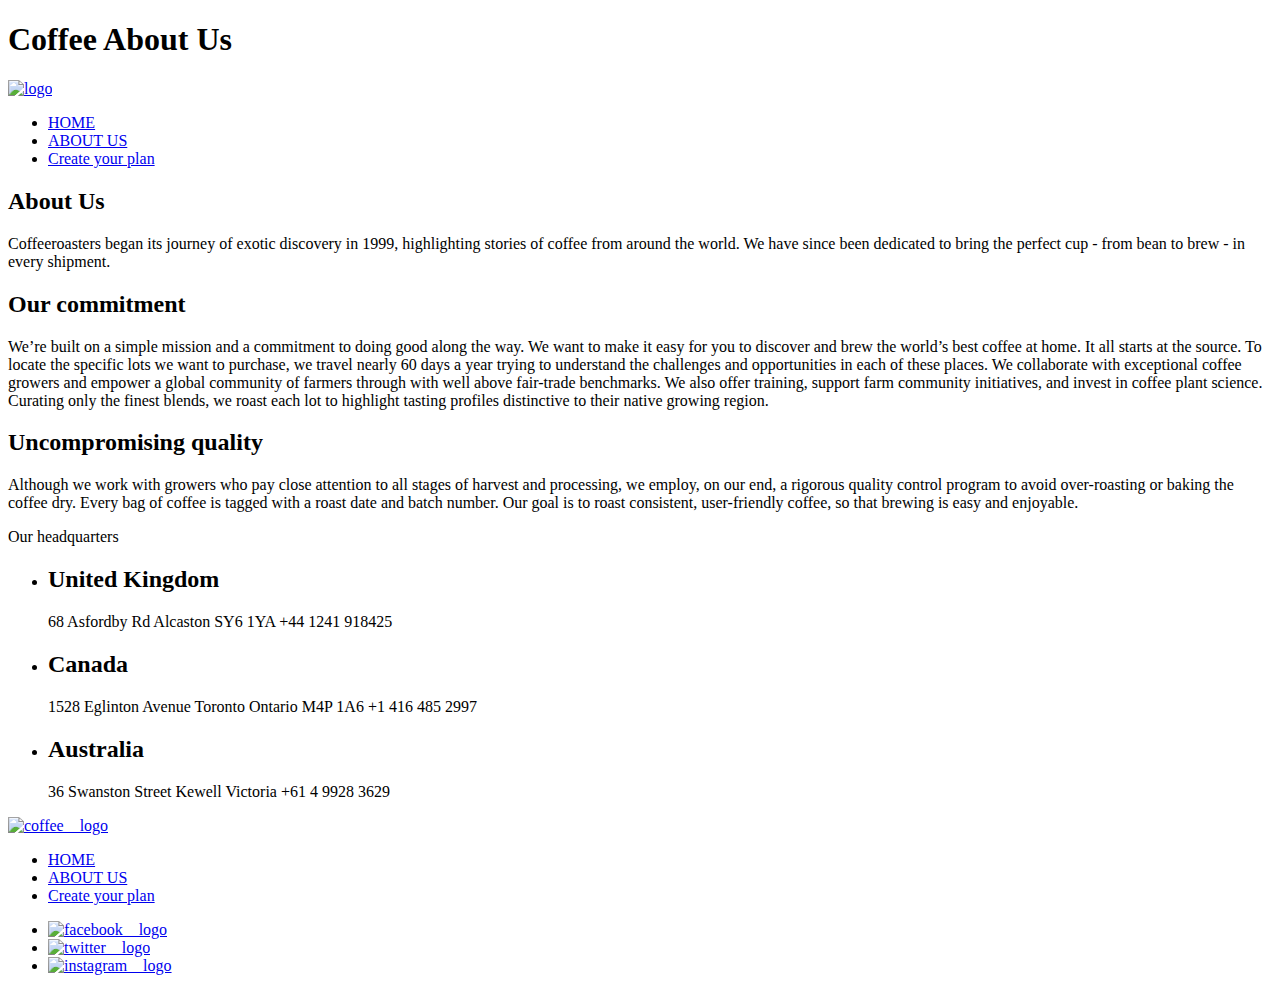
==== about__us.html @ 31824598 "Added about.html & index.htm pages" ====
<!DOCTYPE html>
<html lang="en">
<head>
  <meta charset="UTF-8">
  <meta http-equiv="X-UA-Compatible" content="IE=edge">
  <meta name="viewport" content="width=device-width, initial-scale=1.0">
  <link rel="stylesheet" href="./css/normalize.css">
  <!-- <link rel="stylesheet" href="./css/styles.css"> -->
  <link rel="stylesheet" href="./css/min__styles.css">
  <title>Coffee</title>
</head>
<body>
  <h1 class="visually-hidden">Coffee About Us</h1>
  <header class="header">
    <div class="container">
      <div class="header__container">
        <a class="header__link" href="#"><img class="header__link-logo" src="./images/coffee__logo.svg" alt="logo" width="236" height="26"></a>

        <nav class="header__nav">
          <ul class="header__list">
            <li class="header__item">
              <a class="header__item-link" href="./index.html">HOME</a>
            </li>

            <li class="header__item">
              <a class="header__item-link header__item-active" href="./about__us.html">ABOUT US</a>
            </li>

            <li class="header__item">
              <a class="header__item-link" href="#">Create your plan</a>
            </li>
          </ul>
        </nav>
      </div>
    </div>
  </header>

  <main class="main">
    <section class="about-hero">
      <div class="container">
        <div class="about-hero__container">
          <div class="about-hero__left">
            <h2 class="about-hero__heading">About Us</h2>

            <p class="about-hero__text">Coffeeroasters began its journey of exotic discovery in 1999, highlighting stories of coffee from around the world. We have since been dedicated to bring the perfect cup - from bean to brew - in every shipment.</p>
          </div>
        </div>
      </div>
    </section>

    <section class="commitment">
      <div class="container commitment__inner-container">
        <div class="commitment__container">
          <div class="commitment__right">
            <h2 class="commitment__right-heading">
              Our commitment
            </h2>

            <p class="commitment__right-text">We’re built on a simple mission and a commitment to doing good along the way. We want to make it easy for you to discover and brew the world’s best coffee at home. It all starts at the source. To locate the specific lots we want to purchase, we travel nearly 60 days a year trying to understand the challenges and opportunities in each of these places. We collaborate with exceptional coffee growers and empower a global community of farmers through with well above fair-trade benchmarks. We also offer training, support farm community initiatives, and invest in coffee plant science. Curating only the finest blends, we roast each lot to highlight tasting profiles distinctive to their native growing region.</p>
          </div>
        </div>
      </div>
    </section>

    <section class="quality">
      <div class="container">
        <div class="quality__container">
          <div class="quality__left">
            <h2 class="quality__left-heading">Uncompromising quality</h2>

            <p class="quality__left-text">Although we work with growers who pay close attention to all stages of harvest and processing, we employ, on our end, a rigorous quality control program to avoid over-roasting or baking the coffee dry. Every bag of coffee is tagged with a roast date and batch number. Our goal is to roast consistent, user-friendly coffee, so that brewing is easy and enjoyable.</p>
          </div>

          <div class="quality__right"></div>
        </div>
      </div>
    </section>

    <section class="headquarters">
      <div class="container headquarters__inner-container">
        <div class="headquarters__container">
          <p class="headquarters__text">Our headquarters</p>

          <ul class="headquarters__list">
            <li class="headquarters__item headquarters__inner-item">
              <h2 class="headquarters__item-heading">United Kingdom</h2>

              <p class="headquarters__item-text">68  Asfordby Rd Alcaston SY6 1YA +44 1241 918425</p>
            </li>

            <li class="headquarters__item headquarters__inner-item2">
              <h2 class="headquarters__item-heading">Canada</h2>

              <p class="headquarters__item-text">1528  Eglinton Avenue Toronto Ontario M4P 1A6 +1 416 485 2997</p>
            </li>

            <li class="headquarters__item headquarters__inner-item3">
              <h2 class="headquarters__item-heading">Australia</h2>

              <p class="headquarters__item-text">36 Swanston Street Kewell Victoria +61 4 9928 3629</p>
            </li>
          </ul>
        </div>
      </div>
    </section>
  </main>

  <footer class="footer">
    <div class="container">
      <div class="footer__container">
        <div class="footer__left">
          <a class="footer__link" href="#">
            <img class="footer__link-logo" src="./images/footer__coffee__logo.svg" alt="coffee__logo" width="236" height="26">
          </a>
        </div>

        <nav class="footer__nav">
          <ul class="footer__list">
            <li class="footer__item">
              <a class="footer__item-link" href="#">HOME</a>
            </li>

            <li class="footer__item">
              <a class="footer__item-link" href="#">ABOUT US</a>
            </li>

            <li class="footer__item">
              <a class="footer__item-link footer__item-active" href="#">Create your plan</a>
            </li>
          </ul>
        </nav>

        <ul class="footer__smm-list">
          <li class="footer__smm-item">
            <a class="footer__smm-item-link" href="#"><img class="footer__smm-item-img" src="./images/facebook.svg" alt="facebook__logo" width="24" height="24"></a>
          </li>

          <li class="footer__smm-item">
            <a class="footer__smm-item-link" href="#"><img class="footer__smm-item-img" src="./images/twitter.svg" alt="twitter__logo" width="24" height="24"></a>
          </li>

          <li class="footer__smm-item">
            <a class="footer__smm-item-link" href="#"><img class="footer__smm-item-img" src="./images/instagram.svg" alt="instagram__logo" width="24" height="24"></a>
          </li>
        </ul>
      </div>
    </div>
  </footer>
</body>
</html>
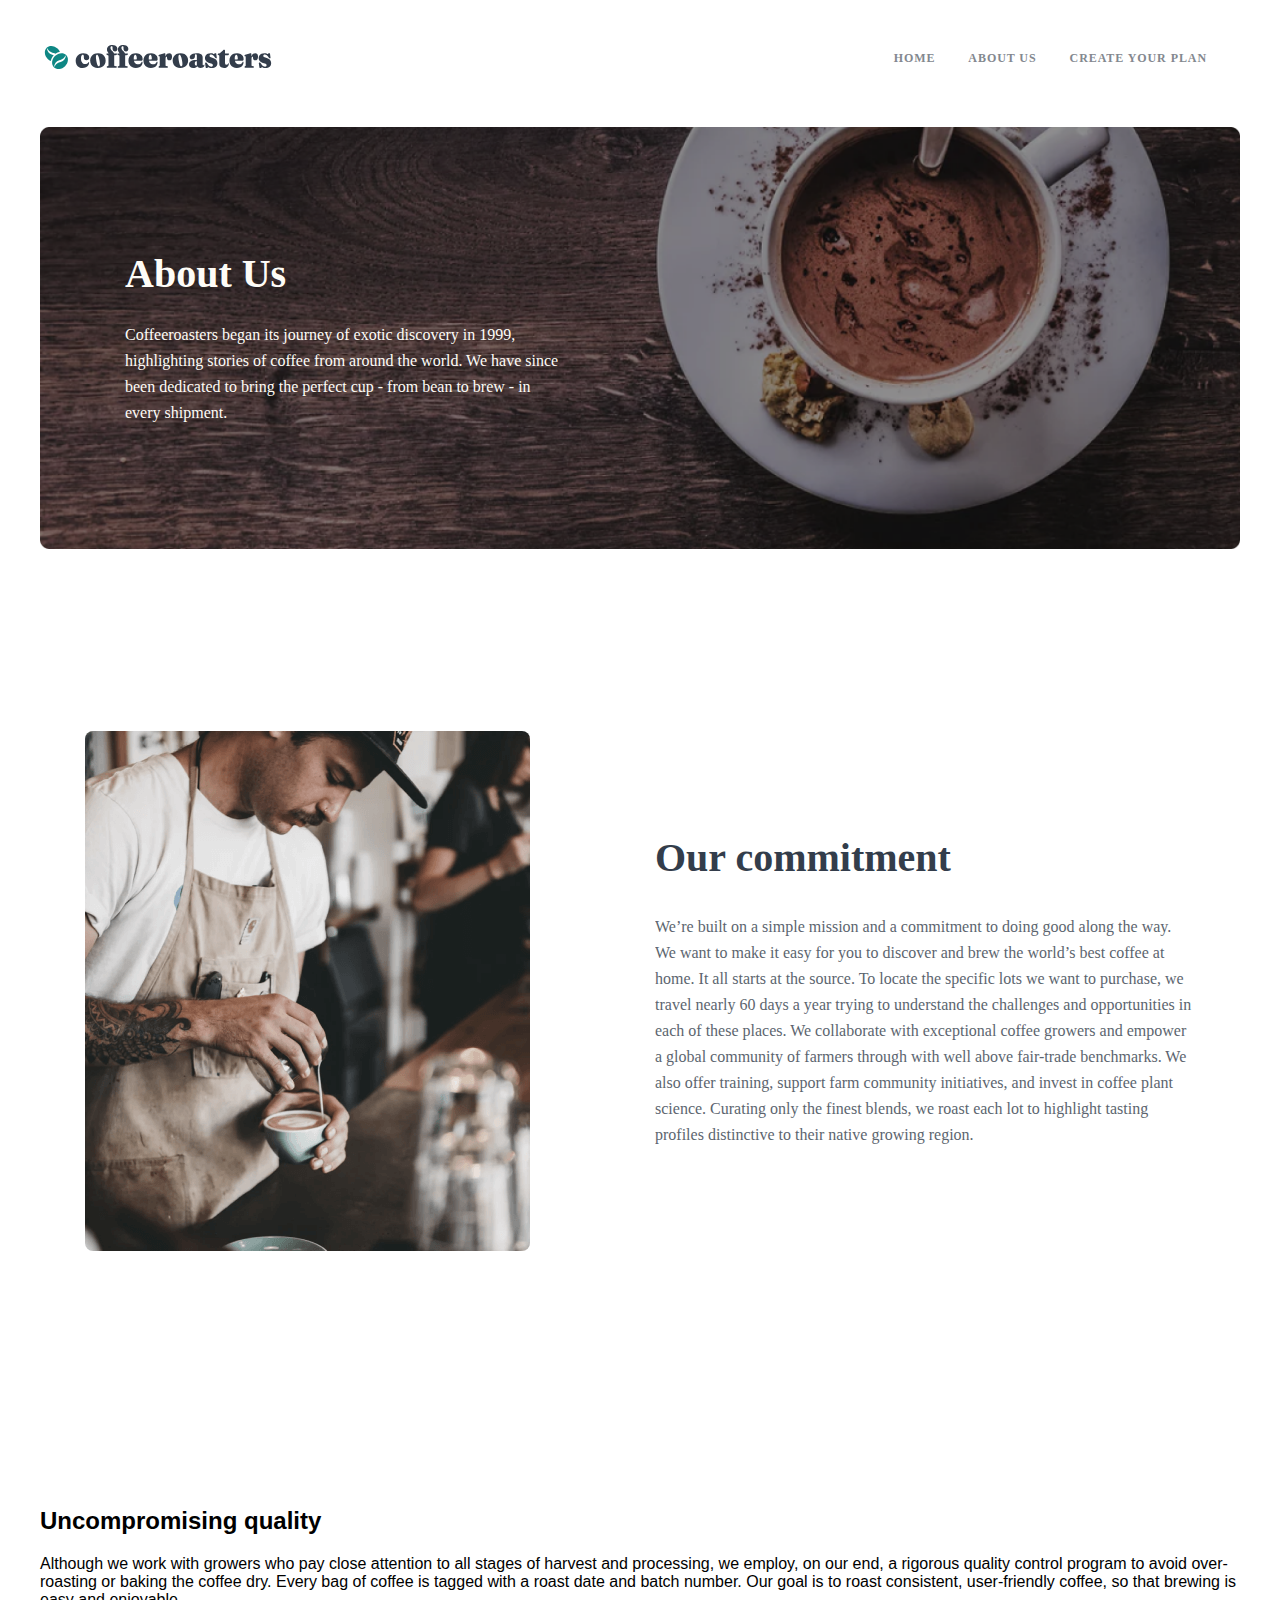
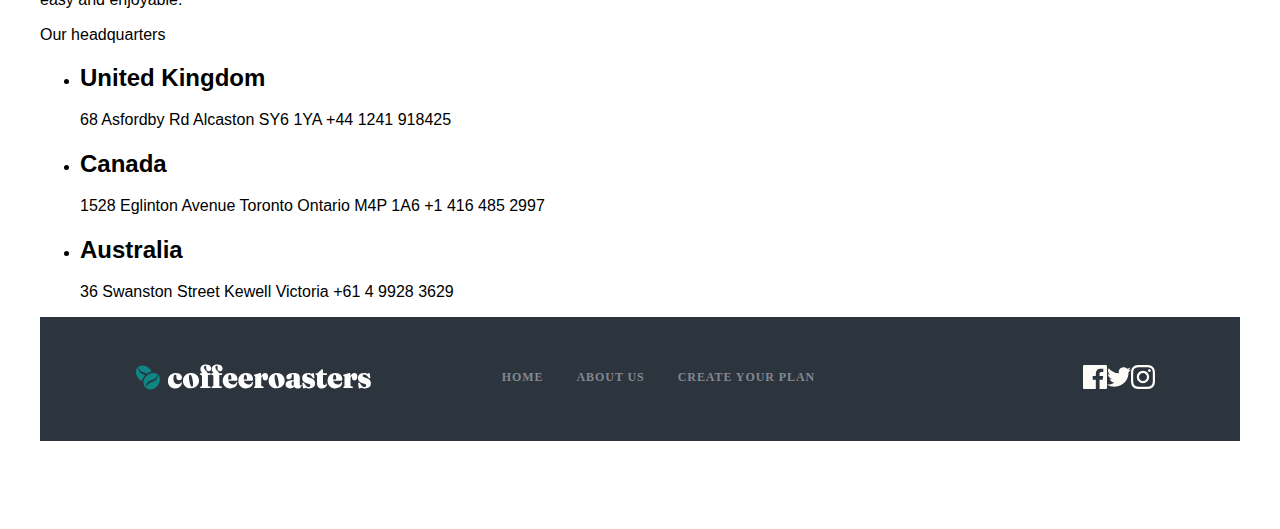
==== commit ff89abad: "End of sections about-hero & commitment" ====
--- a/about__us.html
+++ b/about__us.html
@@ -5,8 +5,7 @@
   <meta http-equiv="X-UA-Compatible" content="IE=edge">
   <meta name="viewport" content="width=device-width, initial-scale=1.0">
   <link rel="stylesheet" href="./css/normalize.css">
-  <!-- <link rel="stylesheet" href="./css/styles.css"> -->
-  <link rel="stylesheet" href="./css/min__styles.css">
+  <link rel="stylesheet" href="./css/styles.css">
   <title>Coffee</title>
 </head>
 <body>
--- a/css/styles.css
+++ b/css/styles.css
@@ -0,0 +1,1035 @@
+/*! normalize.css v8.0.1 | MIT License | github.com/necolas/normalize.css */
+/* Document
+   ========================================================================== */
+/**
+ * 1. Correct the line height in all browsers.
+ * 2. Prevent adjustments of font size after orientation changes in iOS.
+ */
+html {
+  line-height: 1.15;
+  /* 1 */
+  -webkit-text-size-adjust: 100%;
+  /* 2 */
+}
+
+/* Sections
+   ========================================================================== */
+/**
+ * Remove the margin in all browsers.
+ */
+body {
+  margin: 0;
+}
+
+/**
+ * Render the `main` element consistently in IE.
+ */
+main {
+  display: block;
+}
+
+/**
+ * Correct the font size and margin on `h1` elements within `section` and
+ * `article` contexts in Chrome, Firefox, and Safari.
+ */
+h1 {
+  font-size: 2em;
+  margin: 0.67em 0;
+}
+
+/* Grouping content
+   ========================================================================== */
+/**
+ * 1. Add the correct box sizing in Firefox.
+ * 2. Show the overflow in Edge and IE.
+ */
+hr {
+  -webkit-box-sizing: content-box;
+          box-sizing: content-box;
+  /* 1 */
+  height: 0;
+  /* 1 */
+  overflow: visible;
+  /* 2 */
+}
+
+/**
+ * 1. Correct the inheritance and scaling of font size in all browsers.
+ * 2. Correct the odd `em` font sizing in all browsers.
+ */
+pre {
+  font-family: monospace, monospace;
+  /* 1 */
+  font-size: 1em;
+  /* 2 */
+}
+
+/* Text-level semantics
+   ========================================================================== */
+/**
+ * Remove the gray background on active links in IE 10.
+ */
+a {
+  background-color: transparent;
+}
+
+/**
+ * 1. Remove the bottom border in Chrome 57-
+ * 2. Add the correct text decoration in Chrome, Edge, IE, Opera, and Safari.
+ */
+abbr[title] {
+  border-bottom: none;
+  /* 1 */
+  text-decoration: underline;
+  /* 2 */
+  -webkit-text-decoration: underline dotted;
+          text-decoration: underline dotted;
+  /* 2 */
+}
+
+/**
+ * Add the correct font weight in Chrome, Edge, and Safari.
+ */
+b,
+strong {
+  font-weight: bolder;
+}
+
+/**
+ * 1. Correct the inheritance and scaling of font size in all browsers.
+ * 2. Correct the odd `em` font sizing in all browsers.
+ */
+code,
+kbd,
+samp {
+  font-family: monospace, monospace;
+  /* 1 */
+  font-size: 1em;
+  /* 2 */
+}
+
+/**
+ * Add the correct font size in all browsers.
+ */
+small {
+  font-size: 80%;
+}
+
+/**
+ * Prevent `sub` and `sup` elements from affecting the line height in
+ * all browsers.
+ */
+sub,
+sup {
+  font-size: 75%;
+  line-height: 0;
+  position: relative;
+  vertical-align: baseline;
+}
+
+sub {
+  bottom: -0.25em;
+}
+
+sup {
+  top: -0.5em;
+}
+
+/* Embedded content
+   ========================================================================== */
+/**
+ * Remove the border on images inside links in IE 10.
+ */
+img {
+  border-style: none;
+}
+
+/* Forms
+   ========================================================================== */
+/**
+ * 1. Change the font styles in all browsers.
+ * 2. Remove the margin in Firefox and Safari.
+ */
+button,
+input,
+optgroup,
+select,
+textarea {
+  font-family: inherit;
+  /* 1 */
+  font-size: 100%;
+  /* 1 */
+  line-height: 1.15;
+  /* 1 */
+  margin: 0;
+  /* 2 */
+}
+
+/**
+ * Show the overflow in IE.
+ * 1. Show the overflow in Edge.
+ */
+button,
+input {
+  /* 1 */
+  overflow: visible;
+}
+
+/**
+ * Remove the inheritance of text transform in Edge, Firefox, and IE.
+ * 1. Remove the inheritance of text transform in Firefox.
+ */
+button,
+select {
+  /* 1 */
+  text-transform: none;
+}
+
+/**
+ * Correct the inability to style clickable types in iOS and Safari.
+ */
+button,
+[type="button"],
+[type="reset"],
+[type="submit"] {
+  -webkit-appearance: button;
+}
+
+/**
+ * Remove the inner border and padding in Firefox.
+ */
+button::-moz-focus-inner,
+[type="button"]::-moz-focus-inner,
+[type="reset"]::-moz-focus-inner,
+[type="submit"]::-moz-focus-inner {
+  border-style: none;
+  padding: 0;
+}
+
+/**
+ * Restore the focus styles unset by the previous rule.
+ */
+button:-moz-focusring,
+[type="button"]:-moz-focusring,
+[type="reset"]:-moz-focusring,
+[type="submit"]:-moz-focusring {
+  outline: 1px dotted ButtonText;
+}
+
+/**
+ * Correct the padding in Firefox.
+ */
+fieldset {
+  padding: 0.35em 0.75em 0.625em;
+}
+
+/**
+ * 1. Correct the text wrapping in Edge and IE.
+ * 2. Correct the color inheritance from `fieldset` elements in IE.
+ * 3. Remove the padding so developers are not caught out when they zero out
+ *    `fieldset` elements in all browsers.
+ */
+legend {
+  -webkit-box-sizing: border-box;
+          box-sizing: border-box;
+  /* 1 */
+  color: inherit;
+  /* 2 */
+  display: table;
+  /* 1 */
+  max-width: 100%;
+  /* 1 */
+  padding: 0;
+  /* 3 */
+  white-space: normal;
+  /* 1 */
+}
+
+/**
+ * Add the correct vertical alignment in Chrome, Firefox, and Opera.
+ */
+progress {
+  vertical-align: baseline;
+}
+
+/**
+ * Remove the default vertical scrollbar in IE 10+.
+ */
+textarea {
+  overflow: auto;
+}
+
+/**
+ * 1. Add the correct box sizing in IE 10.
+ * 2. Remove the padding in IE 10.
+ */
+[type="checkbox"],
+[type="radio"] {
+  -webkit-box-sizing: border-box;
+          box-sizing: border-box;
+  /* 1 */
+  padding: 0;
+  /* 2 */
+}
+
+/**
+ * Correct the cursor style of increment and decrement buttons in Chrome.
+ */
+[type="number"]::-webkit-inner-spin-button,
+[type="number"]::-webkit-outer-spin-button {
+  height: auto;
+}
+
+/**
+ * 1. Correct the odd appearance in Chrome and Safari.
+ * 2. Correct the outline style in Safari.
+ */
+[type="search"] {
+  -webkit-appearance: textfield;
+  /* 1 */
+  outline-offset: -2px;
+  /* 2 */
+}
+
+/**
+ * Remove the inner padding in Chrome and Safari on macOS.
+ */
+[type="search"]::-webkit-search-decoration {
+  -webkit-appearance: none;
+}
+
+/**
+ * 1. Correct the inability to style clickable types in iOS and Safari.
+ * 2. Change font properties to `inherit` in Safari.
+ */
+::-webkit-file-upload-button {
+  -webkit-appearance: button;
+  /* 1 */
+  font: inherit;
+  /* 2 */
+}
+
+/* Interactive
+   ========================================================================== */
+/*
+ * Add the correct display in Edge, IE 10+, and Firefox.
+ */
+details {
+  display: block;
+}
+
+/*
+ * Add the correct display in all browsers.
+ */
+summary {
+  display: list-item;
+}
+
+/* Misc
+   ========================================================================== */
+/**
+ * Add the correct display in IE 10+.
+ */
+template {
+  display: none;
+}
+
+/**
+ * Add the correct display in IE 10.
+ */
+[hidden] {
+  display: none;
+}
+
+*,
+*::before,
+*::after {
+  -webkit-box-sizing: border-box;
+          box-sizing: border-box;
+}
+
+body {
+  font-family: 'Arial', sans-serif;
+  margin: 0;
+  padding: 20px auto;
+}
+
+img {
+  vertical-align: middle;
+}
+
+.visually-hidden {
+  position: absolute;
+  width: 1px;
+  height: 1px;
+  margin: -1px;
+  padding: 0;
+  overflow: hidden;
+  border: 0;
+  clip: rect(0 0 0 0);
+}
+
+.container {
+  max-width: 1240px;
+  margin-left: auto;
+  margin-right: auto;
+  padding-left: 20px;
+  padding-right: 20px;
+}
+
+button {
+  background-color: #0E8784;
+  border-radius: 6px;
+  font-family: 'Fraunces';
+  font-style: normal;
+  font-weight: 900;
+  font-size: 18px;
+  line-height: 25px;
+  text-align: center;
+  color: #FEFCF7;
+  border: none;
+  overflow: none;
+  padding: 16px 31px;
+}
+
+button:hover {
+  background-color: #66D2CF;
+  border-radius: 6px;
+  font-family: 'Fraunces';
+  font-style: normal;
+  font-weight: 900;
+  font-size: 18px;
+  line-height: 25px;
+  text-align: center;
+  color: #FEFCF7;
+}
+
+.header {
+  margin-bottom: 43px;
+}
+
+.header__container {
+  margin-top: 44px;
+  display: -webkit-box;
+  display: -ms-flexbox;
+  display: flex;
+  -webkit-box-pack: justify;
+      -ms-flex-pack: justify;
+          justify-content: space-between;
+  -webkit-box-align: center;
+      -ms-flex-align: center;
+          align-items: center;
+  text-align: center;
+}
+
+.header__list {
+  margin: 0;
+  padding: 0;
+  list-style-type: none;
+  display: -webkit-box;
+  display: -ms-flexbox;
+  display: flex;
+}
+
+.header__item {
+  margin: 0;
+  padding: 0;
+  margin-right: 33px;
+}
+
+.header__item-link {
+  text-decoration: none;
+  font-family: 'Barlow';
+  font-style: normal;
+  font-weight: 700;
+  font-size: 12px;
+  line-height: 15px;
+  letter-spacing: 0.923077px;
+  text-transform: uppercase;
+  color: #83888F;
+}
+
+.header__item-link:hover {
+  font-family: 'Barlow';
+  font-style: normal;
+  font-weight: 700;
+  font-size: 12px;
+  line-height: 15px;
+  letter-spacing: 0.923077px;
+  text-transform: uppercase;
+  color: #333D4B;
+}
+
+.header__item-active:active {
+  font-family: 'Barlow';
+  font-style: normal;
+  font-weight: 700;
+  font-size: 12px;
+  line-height: 15px;
+  letter-spacing: 0.923077px;
+  text-transform: uppercase;
+  color: #333D4B;
+}
+
+.hero {
+  margin-bottom: 136px;
+}
+
+.hero__container {
+  background-image: url(./../images/coffee__made.png);
+  background-repeat: no-repeat;
+  background-size: contain;
+  background-position: center;
+  padding-top: 117px;
+  padding-bottom: 117px;
+  padding-left: 85px;
+}
+
+.hero__heading {
+  font-family: 'Fraunces';
+  font-style: normal;
+  font-weight: 900;
+  font-size: 72px;
+  line-height: 72px;
+  color: #FEFCF7;
+  margin: 0;
+  padding: 0;
+  margin-bottom: 32px;
+  width: 493px;
+}
+
+.hero__text {
+  font-family: 'Barlow';
+  font-style: normal;
+  font-weight: 400;
+  font-size: 16px;
+  line-height: 26px;
+  color: #FEFCF7;
+  mix-blend-mode: normal;
+  opacity: 0.8;
+  margin: 0;
+  padding: 0;
+  margin-bottom: 55px;
+  width: 445px;
+}
+
+.hero__btn {
+  background-color: #0E8784;
+  border-radius: 6px;
+  border: none;
+  overflow: none;
+  padding: 16px 31px;
+  font-family: 'Fraunces';
+  font-style: normal;
+  font-weight: 900;
+  font-size: 18px;
+  line-height: 25px;
+  text-align: center;
+  color: #FEFCF7;
+}
+
+.collection {
+  margin-bottom: 200px;
+}
+
+.collection__inner-container {
+  max-width: 1151px;
+}
+
+.collection__container {
+  background-image: url("./../images/our__collection.svg");
+  background-repeat: no-repeat;
+  padding-top: 127px;
+}
+
+.collection__list {
+  display: -webkit-box;
+  display: -ms-flexbox;
+  display: flex;
+  -webkit-box-align: start;
+      -ms-flex-align: start;
+          align-items: flex-start;
+  margin: 0;
+  padding: 0;
+  list-style-type: none;
+  -webkit-box-pack: justify;
+      -ms-flex-pack: justify;
+          justify-content: space-between;
+}
+
+.collection__item {
+  margin: 0;
+  padding: 0;
+  margin-right: 21px;
+  display: -webkit-box;
+  display: -ms-flexbox;
+  display: flex;
+  -webkit-box-align: center;
+      -ms-flex-align: center;
+          align-items: center;
+  -webkit-box-orient: vertical;
+  -webkit-box-direction: normal;
+      -ms-flex-direction: column;
+          flex-direction: column;
+}
+
+.collection__item-img {
+  width: 255px;
+  height: 193px;
+  -o-object-fit: contain;
+     object-fit: contain;
+  margin-bottom: 68px;
+}
+
+.collection__item-heading {
+  margin: 0;
+  padding: 0;
+  font-family: 'Fraunces';
+  font-style: normal;
+  font-weight: 900;
+  font-size: 24px;
+  line-height: 32px;
+  text-align: center;
+  color: #333D4B;
+  margin-bottom: 24px;
+}
+
+.collection__item-text {
+  font-family: 'Barlow';
+  font-style: normal;
+  font-weight: 400;
+  font-size: 16px;
+  line-height: 26px;
+  text-align: center;
+  color: #333D4B;
+  margin: 0;
+  padding: 0;
+  width: 255px;
+}
+
+.choose {
+  padding-bottom: 431px;
+}
+
+.choose__container {
+  background-color: #2C343E;
+  border-radius: 8px;
+  display: -webkit-box;
+  display: -ms-flexbox;
+  display: flex;
+  -webkit-box-orient: vertical;
+  -webkit-box-direction: normal;
+      -ms-flex-direction: column;
+          flex-direction: column;
+  -webkit-box-align: center;
+      -ms-flex-align: center;
+          align-items: center;
+  position: relative;
+  padding-bottom: 231px;
+}
+
+.choose__heading {
+  font-family: 'Fraunces';
+  font-style: normal;
+  font-weight: 900;
+  font-size: 40px;
+  line-height: 48px;
+  text-align: center;
+  color: #FEFCF7;
+  margin: 0;
+  padding: 0;
+  padding-bottom: 32px;
+  padding-top: 100px;
+}
+
+.choose__text {
+  margin: 0;
+  padding: 0;
+  font-family: 'Barlow';
+  font-style: normal;
+  font-weight: 400;
+  font-size: 16px;
+  line-height: 26px;
+  text-align: center;
+  color: #FEFCF7;
+  mix-blend-mode: normal;
+  opacity: 0.8;
+  width: 540px;
+  margin-bottom: 86px;
+}
+
+.choose__list {
+  display: -webkit-box;
+  display: -ms-flexbox;
+  display: flex;
+  margin: 0;
+  padding: 0;
+  list-style: none;
+  position: absolute;
+  left: 8%;
+  bottom: -151px;
+}
+
+.choose__item {
+  margin: 0;
+  padding: 72px 48px 48px 48px;
+  background-color: #0E8784;
+  border-radius: 8px;
+  position: relative;
+  margin-right: 30px;
+}
+
+.choose__item::before {
+  content: url(./../images/coffee__bean.svg);
+  position: absolute;
+  top: 50px;
+  left: 140px;
+}
+
+.choose__item-heading {
+  margin: 0;
+  padding: 0;
+  font-family: 'Fraunces 9pt';
+  font-style: normal;
+  font-weight: 900;
+  font-size: 24px;
+  line-height: 32px;
+  text-align: center;
+  color: #FEFCF7;
+  margin-bottom: 24px;
+  margin-top: 112px;
+}
+
+.choose__item-text {
+  margin: 0;
+  padding: 0;
+  font-family: 'Barlow';
+  font-style: normal;
+  font-weight: 400;
+  font-size: 16px;
+  line-height: 26px;
+  text-align: center;
+  color: #FEFCF7;
+  width: 255px;
+}
+
+.choose__item2 {
+  margin: 0;
+  padding: 72px 48px 48px 48px;
+  background-color: #0E8784;
+  border-radius: 8px;
+  position: relative;
+  margin-right: 30px;
+}
+
+.choose__item2::before {
+  content: url(./../images/surprise.svg);
+  position: absolute;
+  top: 50px;
+  left: 140px;
+}
+
+.choose__item3 {
+  margin: 0;
+  padding: 83px 48px 48px 48px;
+  background-color: #0E8784;
+  border-radius: 8px;
+  position: relative;
+  margin-right: 30px;
+}
+
+.choose__item3::before {
+  content: url(./../images/delivery.svg);
+  position: absolute;
+  top: 50px;
+  left: 140px;
+  width: 72px;
+  height: 50px;
+}
+
+.step {
+  margin-bottom: 200px;
+}
+
+.step__heading {
+  font-family: 'Fraunces';
+  font-style: normal;
+  font-weight: 900;
+  font-size: 24px;
+  line-height: 32px;
+  color: #83888F;
+  margin: 0;
+  padding: 0;
+  margin-bottom: 80px;
+}
+
+.step__list {
+  margin: 0;
+  padding: 0;
+  list-style-type: none;
+  display: -webkit-box;
+  display: -ms-flexbox;
+  display: flex;
+  margin-bottom: 64px;
+}
+
+.step__item {
+  margin: 0;
+  padding: 0;
+  width: 380px;
+}
+
+.step__item:last-child .step__icon-wrapper::before {
+  display: none;
+}
+
+.step__icon-wrapper {
+  margin-bottom: 67px;
+  position: relative;
+}
+
+.step__icon-wrapper::before {
+  content: "";
+  position: absolute;
+  top: 50%;
+  left: 0;
+  -webkit-transform: translateY(-100%);
+          transform: translateY(-100%);
+  display: inline-block;
+  width: 100%;
+  height: 2px;
+  z-index: -1;
+  background-color: #FDD6BA;
+}
+
+.step__icon-circle {
+  width: 31px;
+  height: 31px;
+  background-color: #FEFCF7;
+  border: 2px solid #0E8784;
+  border-radius: 50%;
+  display: inline-block;
+}
+
+.step__info-wrapper {
+  padding-right: 95px;
+}
+
+.step__item-number {
+  font-family: 'Fraunces';
+  font-style: normal;
+  font-weight: 900;
+  font-size: 72px;
+  line-height: 72px;
+  color: #FDD6BA;
+  margin: 0;
+  padding: 0;
+  margin-bottom: 38px;
+}
+
+.step__item-heading {
+  font-family: 'Fraunces';
+  font-style: normal;
+  font-weight: 900;
+  font-size: 32px;
+  line-height: 36px;
+  color: #333D4B;
+  margin: 0;
+  margin-bottom: 43px;
+  width: 255px;
+}
+
+.step__item-text {
+  font-family: 'Barlow';
+  font-style: normal;
+  font-weight: 400;
+  font-size: 16px;
+  line-height: 26px;
+  color: #333D4B;
+  margin: 0;
+  margin-bottom: 64px;
+  width: 285px;
+}
+
+.about-hero {
+  margin-bottom: 168px;
+}
+
+.about-hero__container {
+  background-image: url(./../images/about__us__bgi.png);
+  background-repeat: no-repeat;
+  background-size: contain;
+  background-position: center;
+  padding-top: 137px;
+  padding-bottom: 137px;
+  padding-left: 85px;
+}
+
+.about-hero__heading {
+  font-family: 'Fraunces';
+  font-style: normal;
+  font-weight: 900;
+  font-size: 40px;
+  line-height: 48px;
+  color: #FEFCF7;
+  margin: 0;
+  margin-bottom: 24px;
+}
+
+.about-hero__text {
+  margin: 0;
+  font-family: 'Barlow';
+  font-style: normal;
+  font-weight: 400;
+  font-size: 16px;
+  line-height: 26px;
+  color: #FEFCF7;
+  width: 445px;
+}
+
+.commitment {
+  margin-bottom: 256px;
+}
+
+.commitment__inner-container {
+  max-width: 1150px;
+}
+
+.commitment__container {
+  background-image: url(./../images/our__commitment__bgi.png);
+  background-repeat: no-repeat;
+  width: 445px;
+  height: 520px;
+  border-radius: 8px;
+  background-size: contain;
+  display: -webkit-box;
+  display: -ms-flexbox;
+  display: flex;
+  -webkit-box-align: center;
+      -ms-flex-align: center;
+          align-items: center;
+}
+
+.commitment__right {
+  margin-left: 570px;
+}
+
+.commitment__right-heading {
+  margin: 0;
+  font-family: 'Fraunces';
+  font-style: normal;
+  font-weight: 900;
+  font-size: 40px;
+  line-height: 48px;
+  color: #333D4B;
+  width: 357px;
+  margin-bottom: 32px;
+}
+
+.commitment__right-text {
+  margin: 0;
+  font-family: 'Barlow';
+  font-style: normal;
+  font-weight: 400;
+  font-size: 16px;
+  line-height: 26px;
+  width: 540px;
+  color: #333D4B;
+  mix-blend-mode: normal;
+  opacity: 0.8;
+}
+
+.footer {
+  margin-bottom: 88px;
+}
+
+.footer__container {
+  background-color: #2C343E;
+  display: -webkit-box;
+  display: -ms-flexbox;
+  display: flex;
+  padding: 47px 85px 51px 85px;
+  -webkit-box-pack: justify;
+      -ms-flex-pack: justify;
+          justify-content: space-between;
+  -webkit-box-align: center;
+      -ms-flex-align: center;
+          align-items: center;
+  text-align: center;
+}
+
+.footer__left {
+  margin-right: 103px;
+}
+
+.footer__link-logo {
+  width: 256px;
+  height: 26px;
+  -o-object-fit: contain;
+     object-fit: contain;
+}
+
+.footer__list {
+  margin: 0;
+  padding: 0;
+  list-style-type: none;
+  display: -webkit-box;
+  display: -ms-flexbox;
+  display: flex;
+  margin-right: 217px;
+}
+
+.footer__item {
+  margin-right: 1px;
+  display: -webkit-box;
+  display: -ms-flexbox;
+  display: flex;
+  -webkit-box-align: center;
+      -ms-flex-align: center;
+          align-items: center;
+}
+
+.footer__item-link {
+  font-family: 'Barlow';
+  font-style: normal;
+  font-weight: 700;
+  font-size: 12px;
+  line-height: 15px;
+  letter-spacing: 0.923077px;
+  text-transform: uppercase;
+  text-decoration: none;
+  color: #83888F;
+  padding-right: 32px;
+}
+
+.footer__item-active:hover {
+  font-family: 'Barlow';
+  font-style: normal;
+  font-weight: 700;
+  font-size: 12px;
+  line-height: 15px;
+  letter-spacing: 0.923077px;
+  text-transform: uppercase;
+  color: #FEFCF7;
+}
+
+.footer__item-active:active {
+  font-family: 'Barlow';
+  font-style: normal;
+  font-weight: 700;
+  font-size: 12px;
+  line-height: 15px;
+  letter-spacing: 0.923077px;
+  text-transform: uppercase;
+  color: #FEFCF7;
+}
+
+.footer__smm-list {
+  margin: 0;
+  padding: 0;
+  list-style-type: none;
+  display: -webkit-box;
+  display: -ms-flexbox;
+  display: flex;
+}
+/*# sourceMappingURL=styles.css.map */